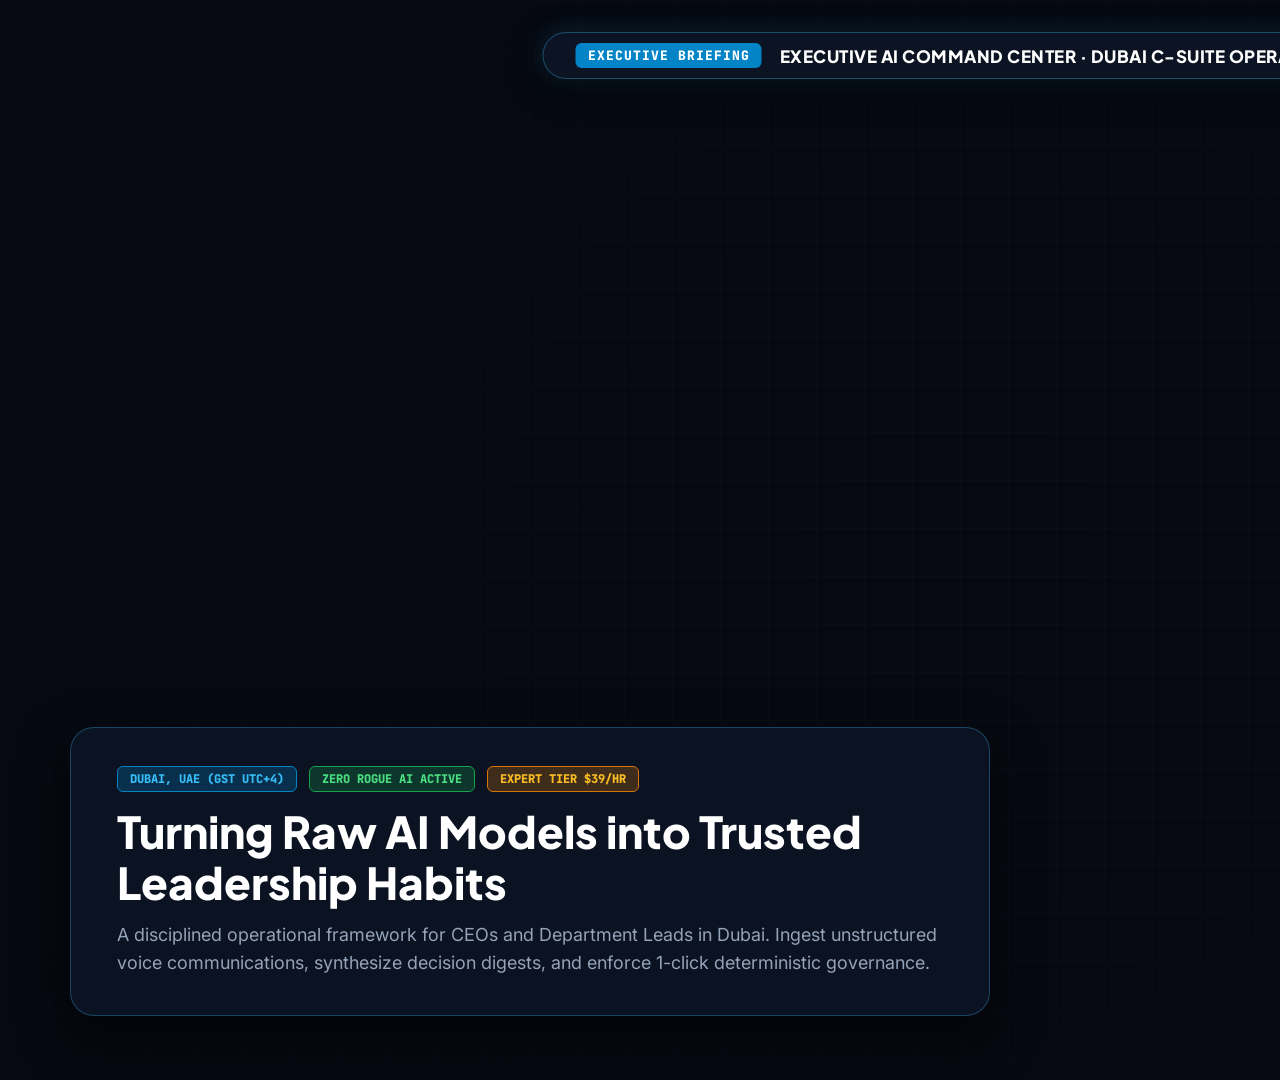
==== assets/scenes/scene1.html @ 54472816 "feat(media): enrich walkthrough video with high-definition glassmorphism executive scenes" ====
<!DOCTYPE html>
<html lang="en">
<head>
<meta charset="UTF-8">
<style>
  @import url('https://fonts.googleapis.com/css2?family=Inter:wght@400;500;600;700;800&family=JetBrains+Mono:wght@500;700;800&family=Plus+Jakarta+Sans:wght@700;800&display=swap');
  * { box-sizing: border-box; margin: 0; padding: 0; }
  body {
    width: 1920px;
    height: 1080px;
    overflow: hidden;
    background: #060911;
    color: #F8FAFC;
    font-family: 'Inter', sans-serif;
    position: relative;
    -webkit-font-smoothing: antialiased;
    background-image: 
      linear-gradient(rgba(30, 41, 59, 0.22) 1px, transparent 1px),
      linear-gradient(90deg, rgba(30, 41, 59, 0.22) 1px, transparent 1px);
    background-size: 48px 48px;
  }
  .hud-pill {
    position: absolute;
    top: 32px;
    left: 50%;
    transform: translateX(-50%);
    background: rgba(13, 20, 36, 0.96);
    border: 1px solid rgba(56, 189, 248, 0.35);
    box-shadow: 0 8px 32px rgba(0,0,0,0.6), 0 0 24px rgba(56, 189, 248, 0.2);
    border-radius: 9999px;
    padding: 10px 32px;
    display: flex;
    align-items: center;
    gap: 18px;
    z-index: 50;
  }
  .hud-tag {
    font-family: 'JetBrains Mono', monospace;
    font-size: 13px;
    font-weight: 800;
    padding: 4px 12px;
    border-radius: 6px;
    letter-spacing: 1px;
    text-transform: uppercase;
  }
  .hud-title {
    font-family: 'Plus Jakarta Sans', sans-serif;
    font-size: 17px;
    font-weight: 800;
    letter-spacing: 0.5px;
    color: #FFFFFF;
  }
  .glass-card {
    background: rgba(13, 20, 36, 0.92);
    backdrop-filter: blur(20px);
    border: 1px solid rgba(51, 65, 85, 0.8);
    box-shadow: 0 20px 50px rgba(0, 0, 0, 0.6);
  }
</style>
</head>

<body>
  <div style="position:absolute;inset:0;background:url('file:///W:/workspaces antigravity/opportunity-cockpit-showcase/assets/hero_executive_dubai.jpg') center/cover no-repeat;filter:brightness(0.72);"></div>
  <div style="position:absolute;inset:0;background:radial-gradient(circle at center, rgba(6,9,17,0.35) 0%, rgba(6,9,17,0.85) 100%);"></div>

  <div class="hud-pill">
    <span class="hud-tag" style="background:#0284C7;color:#FFFFFF;">EXECUTIVE BRIEFING</span>
    <span class="hud-title">EXECUTIVE AI COMMAND CENTER · DUBAI C-SUITE OPERATIONS</span>
  </div>

  <div style="position:absolute;bottom:64px;left:70px;right:70px;display:flex;justify-content:space-between;align-items:flex-end;">
    <div class="glass-card" style="max-width:920px;border-radius:24px;padding:38px 46px;border:1px solid rgba(56,189,248,0.3);">
      <div style="display:flex;gap:12px;margin-bottom:14px;">
        <span style="font-family:'JetBrains Mono';font-size:12px;font-weight:800;background:rgba(2,132,199,0.25);color:#38BDF8;padding:4px 12px;border-radius:6px;border:1px solid #0284C7;">DUBAI, UAE (GST UTC+4)</span>
        <span style="font-family:'JetBrains Mono';font-size:12px;font-weight:800;background:rgba(22,163,74,0.25);color:#4ADE80;padding:4px 12px;border-radius:6px;border:1px solid #16A34A;">ZERO ROGUE AI ACTIVE</span>
        <span style="font-family:'JetBrains Mono';font-size:12px;font-weight:800;background:rgba(217,119,6,0.25);color:#FBBF24;padding:4px 12px;border-radius:6px;border:1px solid #D97706;">EXPERT TIER $39/HR</span>
      </div>
      <h1 style="font-family:'Plus Jakarta Sans';font-size:44px;font-weight:800;line-height:1.15;color:#FFFFFF;margin-bottom:14px;">Turning Raw AI Models into Trusted Leadership Habits</h1>
      <p style="font-size:18px;color:#94A3B8;line-height:1.55;">A disciplined operational framework for CEOs and Department Leads in Dubai. Ingest unstructured voice communications, synthesize decision digests, and enforce 1-click deterministic governance.</p>
    </div>

    <div style="display:flex;gap:20px;">
      <div class="glass-card" style="border-radius:20px;padding:28px 36px;text-align:center;min-width:230px;border:1px solid rgba(22,163,74,0.45);">
        <div style="font-family:'JetBrains Mono';font-size:44px;font-weight:800;color:#4ADE80;line-height:1;">5–10h</div>
        <div style="font-size:13px;font-weight:700;color:#94A3B8;text-transform:uppercase;margin-top:8px;letter-spacing:0.5px;">Weekly Recovered</div>
        <div style="font-family:'JetBrains Mono';font-size:11px;color:#16A34A;margin-top:4px;font-weight:800;">SPRINT 01 PILOT</div>
      </div>
      <div class="glass-card" style="border-radius:20px;padding:28px 36px;text-align:center;min-width:230px;border:1px solid rgba(56,189,248,0.45);">
        <div style="font-family:'JetBrains Mono';font-size:44px;font-weight:800;color:#38BDF8;line-height:1;">100%</div>
        <div style="font-size:13px;font-weight:700;color:#94A3B8;text-transform:uppercase;margin-top:8px;letter-spacing:0.5px;">Deterministic</div>
        <div style="font-family:'JetBrains Mono';font-size:11px;color:#0284C7;margin-top:4px;font-weight:800;">HUMAN GATE IN 1-CLICK</div>
      </div>
    </div>
  </div>
</body>
</html>
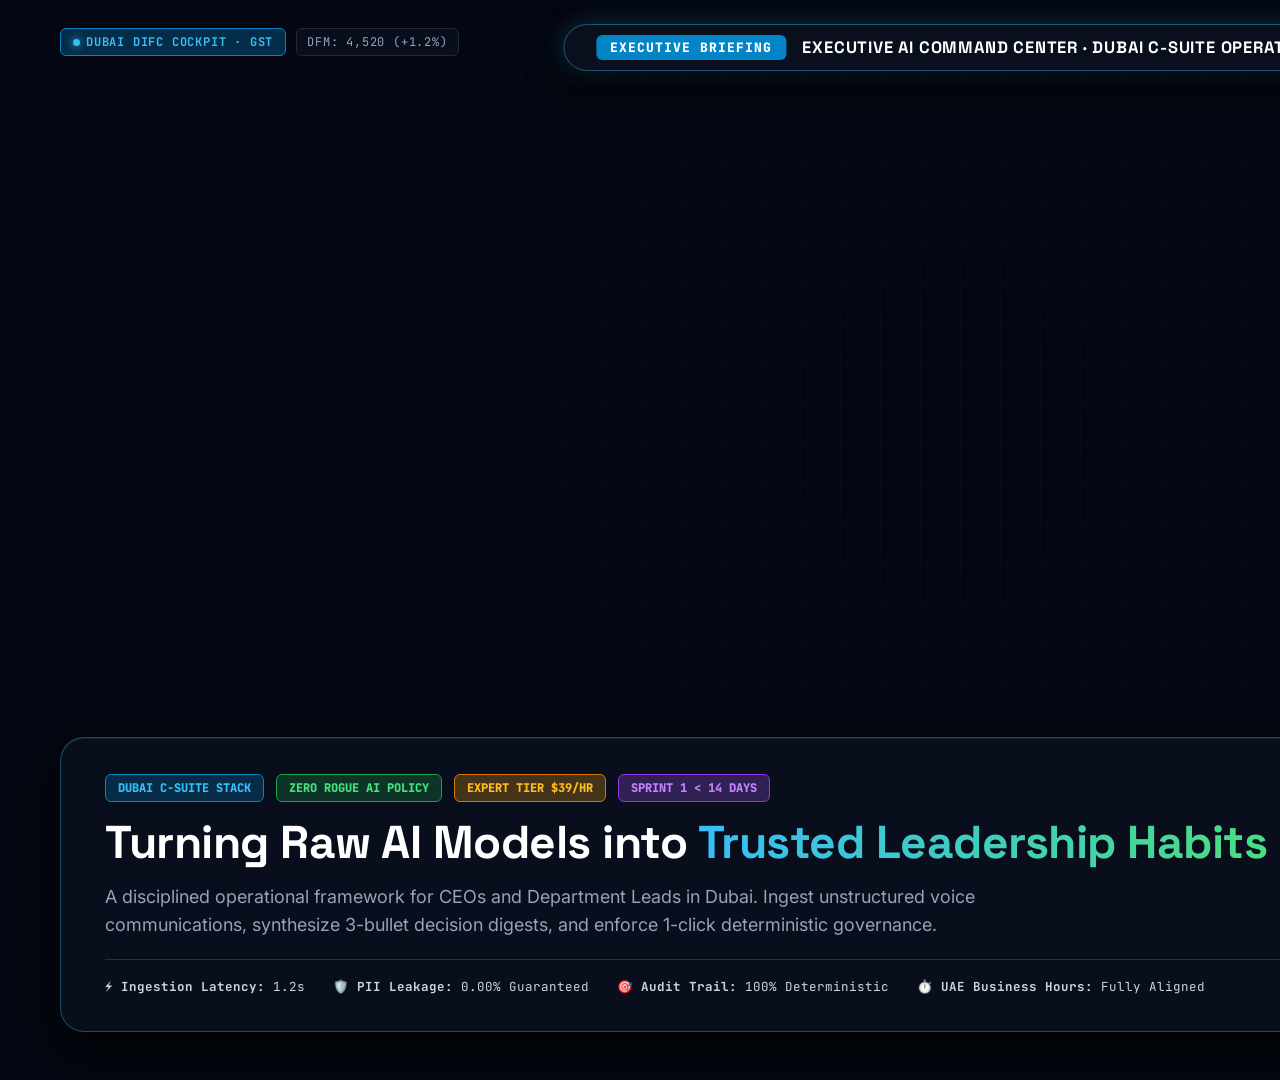
==== commit f6bab60d: "feat(showcase): overhaul visual art direction across all 5 scenes and recompile 1080p walkthroughs" ====
--- a/assets/scenes/scene1.html
+++ b/assets/scenes/scene1.html
@@ -3,13 +3,13 @@
 <head>
 <meta charset="UTF-8">
 <style>
-  @import url('https://fonts.googleapis.com/css2?family=Inter:wght@400;500;600;700;800&family=JetBrains+Mono:wght@500;700;800&family=Plus+Jakarta+Sans:wght@700;800&display=swap');
+  @import url('https://fonts.googleapis.com/css2?family=Inter:wght@400;500;600;700;800&family=JetBrains+Mono:wght@500;700;800&family=Space+Grotesk:wght@600;700;800&family=Plus+Jakarta+Sans:wght@700;800&display=swap');
   * { box-sizing: border-box; margin: 0; padding: 0; }
   body {
     width: 1920px;
     height: 1080px;
     overflow: hidden;
-    background: #060911;
+    background: #040711;
     color: #F8FAFC;
     font-family: 'Inter', sans-serif;
     position: relative;
@@ -17,78 +17,115 @@
     background-image: 
       linear-gradient(rgba(30, 41, 59, 0.22) 1px, transparent 1px),
       linear-gradient(90deg, rgba(30, 41, 59, 0.22) 1px, transparent 1px);
-    background-size: 48px 48px;
+    background-size: 40px 40px;
   }
   .hud-pill {
     position: absolute;
-    top: 32px;
+    top: 24px;
     left: 50%;
     transform: translateX(-50%);
-    background: rgba(13, 20, 36, 0.96);
-    border: 1px solid rgba(56, 189, 248, 0.35);
-    box-shadow: 0 8px 32px rgba(0,0,0,0.6), 0 0 24px rgba(56, 189, 248, 0.2);
+    background: rgba(10, 16, 30, 0.96);
+    border: 1px solid rgba(56, 189, 248, 0.4);
+    box-shadow: 0 12px 36px rgba(0,0,0,0.7), 0 0 24px rgba(56, 189, 248, 0.25);
     border-radius: 9999px;
     padding: 10px 32px;
     display: flex;
     align-items: center;
-    gap: 18px;
+    gap: 16px;
     z-index: 50;
   }
   .hud-tag {
     font-family: 'JetBrains Mono', monospace;
     font-size: 13px;
     font-weight: 800;
-    padding: 4px 12px;
+    padding: 4px 14px;
     border-radius: 6px;
     letter-spacing: 1px;
     text-transform: uppercase;
   }
   .hud-title {
-    font-family: 'Plus Jakarta Sans', sans-serif;
-    font-size: 17px;
-    font-weight: 800;
-    letter-spacing: 0.5px;
+    font-family: 'Space Grotesk', sans-serif;
+    font-size: 16.5px;
+    font-weight: 700;
+    letter-spacing: 0.8px;
     color: #FFFFFF;
   }
   .glass-card {
-    background: rgba(13, 20, 36, 0.92);
-    backdrop-filter: blur(20px);
-    border: 1px solid rgba(51, 65, 85, 0.8);
-    box-shadow: 0 20px 50px rgba(0, 0, 0, 0.6);
+    background: rgba(10, 16, 30, 0.92);
+    backdrop-filter: blur(24px);
+    border: 1px solid rgba(51, 65, 85, 0.7);
+    box-shadow: 0 20px 50px rgba(0, 0, 0, 0.7), inset 0 1px 0 rgba(255, 255, 255, 0.08);
+  }
+  .glow-cyan {
+    box-shadow: 0 0 40px rgba(56, 189, 248, 0.25);
+  }
+  .glow-emerald {
+    box-shadow: 0 0 40px rgba(34, 197, 94, 0.25);
+  }
+  .glow-amber {
+    box-shadow: 0 0 40px rgba(245, 158, 11, 0.25);
   }
 </style>
 </head>
 
 <body>
-  <div style="position:absolute;inset:0;background:url('file:///W:/workspaces antigravity/opportunity-cockpit-showcase/assets/hero_executive_dubai.jpg') center/cover no-repeat;filter:brightness(0.72);"></div>
-  <div style="position:absolute;inset:0;background:radial-gradient(circle at center, rgba(6,9,17,0.35) 0%, rgba(6,9,17,0.85) 100%);"></div>
+  <div style="position:absolute;inset:0;background:url('file:///W:/workspaces antigravity/opportunity-cockpit-showcase/assets/hero_executive_dubai.jpg') center/cover no-repeat;filter:brightness(0.66) contrast(1.15);"></div>
+  <div style="position:absolute;inset:0;background:radial-gradient(circle at 50% 40%, rgba(4,7,17,0.3) 0%, rgba(4,7,17,0.88) 100%);"></div>
+  <div style="position:absolute;top:0;left:0;right:0;height:120px;background:linear-gradient(180deg, rgba(4,7,17,0.92) 0%, transparent 100%);"></div>
+
+  <!-- Top Financial / Operations HUD Ticker -->
+  <div style="position:absolute;top:28px;left:60px;font-family:'JetBrains Mono';font-size:12px;color:#94A3B8;letter-spacing:0.8px;display:flex;align-items:center;gap:10px;">
+    <span style="display:flex;align-items:center;gap:6px;background:rgba(2,132,199,0.3);border:1px solid #0284C7;color:#38BDF8;padding:5px 12px;border-radius:6px;font-weight:700;">
+      <span style="width:7px;height:7px;border-radius:50%;background:#38BDF8;box-shadow:0 0 8px #38BDF8;"></span>
+      DUBAI DIFC COCKPIT · GST
+    </span>
+    <span style="background:rgba(10,16,30,0.85);padding:5px 10px;border-radius:6px;border:1px solid #1E293B;">DFM: 4,520 (+1.2%)</span>
+  </div>
 
   <div class="hud-pill">
     <span class="hud-tag" style="background:#0284C7;color:#FFFFFF;">EXECUTIVE BRIEFING</span>
     <span class="hud-title">EXECUTIVE AI COMMAND CENTER · DUBAI C-SUITE OPERATIONS</span>
   </div>
 
-  <div style="position:absolute;bottom:64px;left:70px;right:70px;display:flex;justify-content:space-between;align-items:flex-end;">
-    <div class="glass-card" style="max-width:920px;border-radius:24px;padding:38px 46px;border:1px solid rgba(56,189,248,0.3);">
-      <div style="display:flex;gap:12px;margin-bottom:14px;">
-        <span style="font-family:'JetBrains Mono';font-size:12px;font-weight:800;background:rgba(2,132,199,0.25);color:#38BDF8;padding:4px 12px;border-radius:6px;border:1px solid #0284C7;">DUBAI, UAE (GST UTC+4)</span>
-        <span style="font-family:'JetBrains Mono';font-size:12px;font-weight:800;background:rgba(22,163,74,0.25);color:#4ADE80;padding:4px 12px;border-radius:6px;border:1px solid #16A34A;">ZERO ROGUE AI ACTIVE</span>
-        <span style="font-family:'JetBrains Mono';font-size:12px;font-weight:800;background:rgba(217,119,6,0.25);color:#FBBF24;padding:4px 12px;border-radius:6px;border:1px solid #D97706;">EXPERT TIER $39/HR</span>
+  <div style="position:absolute;top:28px;right:60px;font-family:'JetBrains Mono';font-size:12px;color:#4ADE80;letter-spacing:1px;font-weight:700;display:flex;align-items:center;gap:8px;background:rgba(22,163,74,0.2);border:1px solid #16A34A;padding:5px 14px;border-radius:6px;">
+    <span style="width:7px;height:7px;border-radius:50%;background:#4ADE80;box-shadow:0 0 8px #4ADE80;"></span>
+    SOVEREIGN GOVERNANCE ACTIVE
+  </div>
+
+  <!-- Bottom Hero Bar -->
+  <div style="position:absolute;bottom:48px;left:60px;right:60px;display:flex;justify-content:space-between;align-items:flex-end;gap:30px;">
+    <div class="glass-card" style="flex:1;border-radius:24px;padding:36px 44px;border:1px solid rgba(56,189,248,0.35);">
+      <div style="display:flex;gap:12px;margin-bottom:14px;flex-wrap:wrap;">
+        <span style="font-family:'JetBrains Mono';font-size:12px;font-weight:800;background:rgba(2,132,199,0.25);color:#38BDF8;padding:5px 12px;border-radius:6px;border:1px solid #0284C7;">DUBAI C-SUITE STACK</span>
+        <span style="font-family:'JetBrains Mono';font-size:12px;font-weight:800;background:rgba(22,163,74,0.25);color:#4ADE80;padding:5px 12px;border-radius:6px;border:1px solid #16A34A;">ZERO ROGUE AI POLICY</span>
+        <span style="font-family:'JetBrains Mono';font-size:12px;font-weight:800;background:rgba(245,158,11,0.25);color:#FBBF24;padding:5px 12px;border-radius:6px;border:1px solid #D97706;">EXPERT TIER $39/HR</span>
+        <span style="font-family:'JetBrains Mono';font-size:12px;font-weight:800;background:rgba(168,85,247,0.25);color:#C084FC;padding:5px 12px;border-radius:6px;border:1px solid #9333EA;">SPRINT 1 &lt; 14 DAYS</span>
       </div>
-      <h1 style="font-family:'Plus Jakarta Sans';font-size:44px;font-weight:800;line-height:1.15;color:#FFFFFF;margin-bottom:14px;">Turning Raw AI Models into Trusted Leadership Habits</h1>
-      <p style="font-size:18px;color:#94A3B8;line-height:1.55;">A disciplined operational framework for CEOs and Department Leads in Dubai. Ingest unstructured voice communications, synthesize decision digests, and enforce 1-click deterministic governance.</p>
+      <h1 style="font-family:'Space Grotesk';font-size:46px;font-weight:800;line-height:1.15;color:#FFFFFF;margin-bottom:14px;letter-spacing:-0.5px;">
+        Turning Raw AI Models into <span style="background:linear-gradient(90deg, #38BDF8, #4ADE80);-webkit-background-clip:text;-webkit-text-fill-color:transparent;">Trusted Leadership Habits</span>
+      </h1>
+      <p style="font-size:18px;color:#94A3B8;line-height:1.55;max-width:980px;">
+        A disciplined operational framework for CEOs and Department Leads in Dubai. Ingest unstructured voice communications, synthesize 3-bullet decision digests, and enforce 1-click deterministic governance.
+      </p>
+      <div style="display:flex;gap:28px;margin-top:20px;padding-top:18px;border-top:1px solid rgba(51,65,85,0.7);font-family:'JetBrains Mono';font-size:12.5px;color:#CBD5E1;">
+        <span>⚡ <strong>Ingestion Latency:</strong> 1.2s</span>
+        <span>🛡️ <strong>PII Leakage:</strong> 0.00% Guaranteed</span>
+        <span>🎯 <strong>Audit Trail:</strong> 100% Deterministic</span>
+        <span>⏱️ <strong>UAE Business Hours:</strong> Fully Aligned</span>
+      </div>
     </div>
 
-    <div style="display:flex;gap:20px;">
-      <div class="glass-card" style="border-radius:20px;padding:28px 36px;text-align:center;min-width:230px;border:1px solid rgba(22,163,74,0.45);">
+    <!-- Right Metric Badges -->
+    <div style="display:flex;flex-direction:column;gap:18px;">
+      <div class="glass-card glow-emerald" style="border-radius:20px;padding:24px 34px;text-align:center;min-width:260px;border:1.5px solid rgba(34,197,94,0.5);">
         <div style="font-family:'JetBrains Mono';font-size:44px;font-weight:800;color:#4ADE80;line-height:1;">5–10h</div>
         <div style="font-size:13px;font-weight:700;color:#94A3B8;text-transform:uppercase;margin-top:8px;letter-spacing:0.5px;">Weekly Recovered</div>
-        <div style="font-family:'JetBrains Mono';font-size:11px;color:#16A34A;margin-top:4px;font-weight:800;">SPRINT 01 PILOT</div>
+        <div style="font-family:'JetBrains Mono';font-size:11.5px;color:#16A34A;margin-top:4px;font-weight:800;">SPRINT 01 QUICK-WIN</div>
       </div>
-      <div class="glass-card" style="border-radius:20px;padding:28px 36px;text-align:center;min-width:230px;border:1px solid rgba(56,189,248,0.45);">
+      <div class="glass-card glow-cyan" style="border-radius:20px;padding:24px 34px;text-align:center;min-width:260px;border:1.5px solid rgba(56,189,248,0.5);">
         <div style="font-family:'JetBrains Mono';font-size:44px;font-weight:800;color:#38BDF8;line-height:1;">100%</div>
         <div style="font-size:13px;font-weight:700;color:#94A3B8;text-transform:uppercase;margin-top:8px;letter-spacing:0.5px;">Deterministic</div>
-        <div style="font-family:'JetBrains Mono';font-size:11px;color:#0284C7;margin-top:4px;font-weight:800;">HUMAN GATE IN 1-CLICK</div>
+        <div style="font-family:'JetBrains Mono';font-size:11.5px;color:#0284C7;margin-top:4px;font-weight:800;">1-CLICK HUMAN GATE</div>
       </div>
     </div>
   </div>
